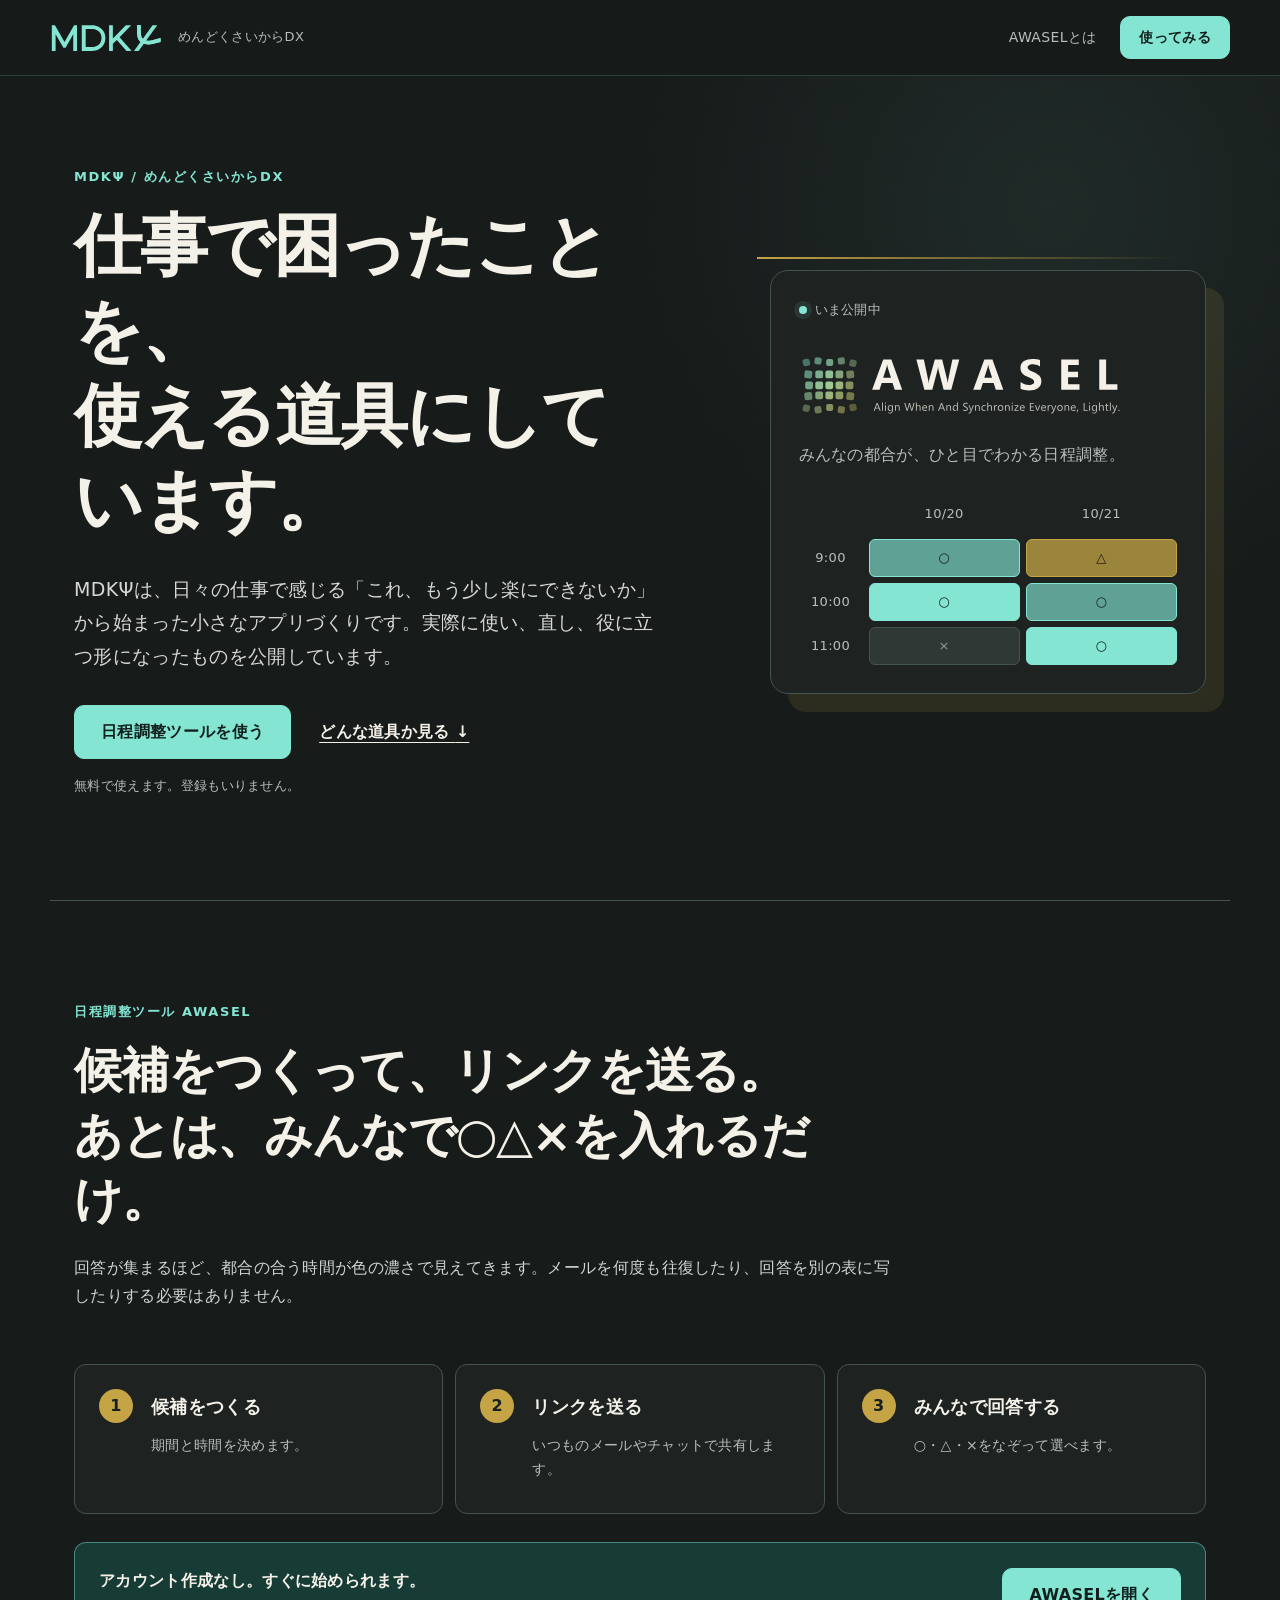
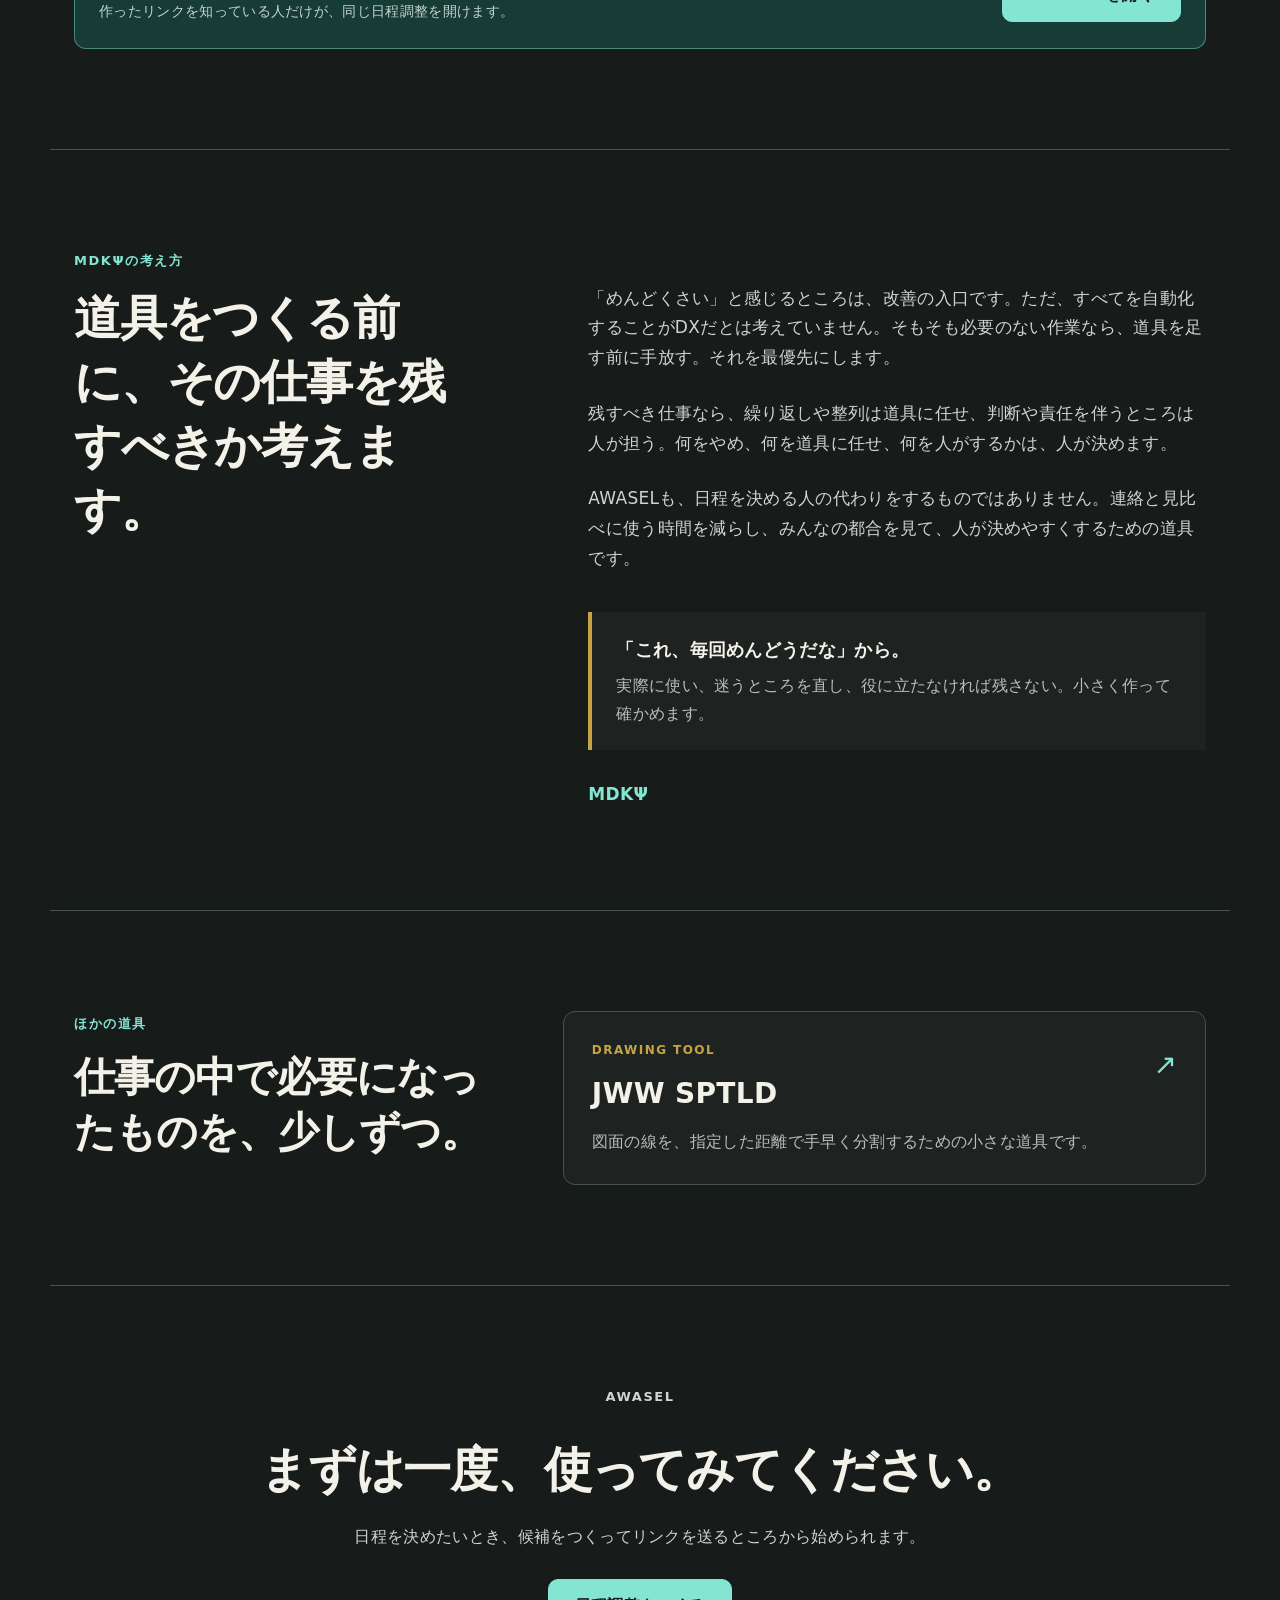
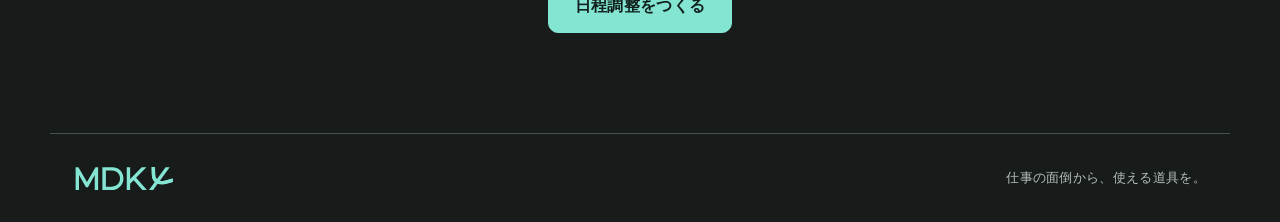
==== about-v2.html @ e6887d20 "Add clearer MDKX landing page alternative" ====
<!doctype html>
<html lang="ja">
  <head>
    <meta charset="UTF-8" />
    <meta name="viewport" content="width=device-width, initial-scale=1, viewport-fit=cover" />
    <meta name="theme-color" content="#1e2322" />
    <title>MDKΨ｜仕事で困ったことを、使える道具に</title>
    <meta
      name="description"
      content="MDKΨは、仕事の中で感じた面倒から、すぐに使える小さな道具をつくっています。無料の日程調整ツールAWASELを公開中です。"
    />
    <link rel="icon" href="assets/awasel-icon.svg" type="image/svg+xml" />
    <link rel="stylesheet" href="about-v2.css" />
  </head>
  <body>
    <header class="site-header">
      <a class="brand" href="about-v2.html" aria-label="MDKΨ ホーム">
        <span class="mdkx-mark" role="img" aria-label="MDKΨ"></span>
        <span>めんどくさいからDX</span>
      </a>
      <nav aria-label="メインメニュー">
        <a href="#awasel">AWASELとは</a>
        <a class="button button-small" href="./">使ってみる</a>
      </nav>
    </header>

    <main>
      <section class="hero">
        <div class="hero-copy">
          <p class="eyebrow">MDKΨ / めんどくさいからDX</p>
          <h1>仕事で困ったことを、<br />使える道具にしています。</h1>
          <p class="hero-lead">
            MDKΨは、日々の仕事で感じる「これ、もう少し楽にできないか」から始まった小さなアプリづくりです。実際に使い、直し、役に立つ形になったものを公開しています。
          </p>
          <div class="hero-actions">
            <a class="button" href="./">日程調整ツールを使う</a>
            <a class="text-link" href="#awasel">どんな道具か見る <span aria-hidden="true">↓</span></a>
          </div>
          <p class="plain-note">無料で使えます。登録もいりません。</p>
        </div>

        <div class="hero-panel" aria-label="AWASELの画面イメージ">
          <div class="panel-head">
            <span class="live-dot" aria-hidden="true"></span>
            <span>いま公開中</span>
          </div>
          <img class="awasel-logo" src="assets/awasel-lockup.svg" alt="AWASEL" />
          <p>みんなの都合が、ひと目でわかる日程調整。</p>
          <div class="mini-schedule" aria-hidden="true">
            <div class="mini-corner"></div>
            <div class="mini-date">10/20</div>
            <div class="mini-date">10/21</div>
            <div class="mini-time">9:00</div>
            <div class="mini-cell good">○</div>
            <div class="mini-cell maybe">△</div>
            <div class="mini-time">10:00</div>
            <div class="mini-cell good strong">○</div>
            <div class="mini-cell good">○</div>
            <div class="mini-time">11:00</div>
            <div class="mini-cell bad">×</div>
            <div class="mini-cell good strong">○</div>
          </div>
        </div>
      </section>

      <section class="product" id="awasel">
        <div class="section-copy">
          <p class="eyebrow">日程調整ツール AWASEL</p>
          <h2>候補をつくって、リンクを送る。<br />あとは、みんなで○△×を入れるだけ。</h2>
          <p>
            回答が集まるほど、都合の合う時間が色の濃さで見えてきます。メールを何度も往復したり、回答を別の表に写したりする必要はありません。
          </p>
        </div>

        <ol class="steps">
          <li>
            <span class="step-number">1</span>
            <div><strong>候補をつくる</strong><p>期間と時間を決めます。</p></div>
          </li>
          <li>
            <span class="step-number">2</span>
            <div><strong>リンクを送る</strong><p>いつものメールやチャットで共有します。</p></div>
          </li>
          <li>
            <span class="step-number">3</span>
            <div><strong>みんなで回答する</strong><p>○・△・×をなぞって選べます。</p></div>
          </li>
        </ol>

        <div class="product-action">
          <div>
            <strong>アカウント作成なし。すぐに始められます。</strong>
            <p>作ったリンクを知っている人だけが、同じ日程調整を開けます。</p>
          </div>
          <a class="button" href="./">AWASELを開く</a>
        </div>
      </section>

      <section class="belief">
        <div class="belief-heading">
          <p class="eyebrow">MDKΨの考え方</p>
          <h2>道具をつくる前に、その仕事を残すべきか考えます。</h2>
        </div>
        <div class="belief-copy">
          <p>
            「めんどくさい」と感じるところは、改善の入口です。ただ、すべてを自動化することがDXだとは考えていません。そもそも必要のない作業なら、道具を足す前に手放す。それを最優先にします。
          </p>
          <p>
            残すべき仕事なら、繰り返しや整列は道具に任せ、判断や責任を伴うところは人が担う。何をやめ、何を道具に任せ、何を人がするかは、人が決めます。
          </p>
          <p>
            AWASELも、日程を決める人の代わりをするものではありません。連絡と見比べに使う時間を減らし、みんなの都合を見て、人が決めやすくするための道具です。
          </p>
          <div class="origin-note">
            <strong>「これ、毎回めんどうだな」から。</strong>
            <span>実際に使い、迷うところを直し、役に立たなければ残さない。小さく作って確かめます。</span>
          </div>
          <p class="signature">MDKΨ</p>
        </div>
      </section>

      <section class="other-tools">
        <div class="section-copy compact">
          <p class="eyebrow">ほかの道具</p>
          <h2>仕事の中で必要になったものを、少しずつ。</h2>
        </div>
        <a class="tool-card" href="https://jwwsptld.netlify.app/" target="_blank" rel="noreferrer">
          <div>
            <p class="tool-type">DRAWING TOOL</p>
            <h3>JWW SPTLD</h3>
            <p>図面の線を、指定した距離で手早く分割するための小さな道具です。</p>
          </div>
          <span class="tool-arrow" aria-hidden="true">↗</span>
        </a>
      </section>

      <section class="closing">
        <p class="eyebrow">AWASEL</p>
        <h2>まずは一度、使ってみてください。</h2>
        <p>日程を決めたいとき、候補をつくってリンクを送るところから始められます。</p>
        <a class="button" href="./">日程調整をつくる</a>
      </section>
    </main>

    <footer>
      <span class="mdkx-mark" role="img" aria-label="MDKΨ"></span>
      <p>仕事の面倒から、使える道具を。</p>
    </footer>
  </body>
</html>
---- about-v2.css ----
:root {
  color-scheme: dark;
  --bg: #171b1a;
  --surface: #1e2322;
  --surface-2: #252b29;
  --line: #45534f;
  --text: #f4f1e9;
  --muted: #b8bfba;
  --mint: #83e5d2;
  --mint-dark: #173c36;
  --yellow: #c4a445;
  --yellow-dark: #594c24;
  --max: 1180px;
}

* { box-sizing: border-box; }

html {
  scroll-behavior: smooth;
  background: var(--bg);
}

body {
  margin: 0;
  color: var(--text);
  background:
    radial-gradient(circle at 82% 6%, rgba(131, 229, 210, .08), transparent 26rem),
    var(--bg);
  font-family: "Hiragino Kaku Gothic ProN", "Yu Gothic", Meiryo, system-ui, sans-serif;
  line-height: 1.75;
  letter-spacing: .02em;
}

a { color: inherit; }

.site-header {
  position: sticky;
  top: 0;
  z-index: 10;
  display: flex;
  align-items: center;
  justify-content: space-between;
  gap: 24px;
  min-height: 76px;
  padding: max(12px, env(safe-area-inset-top)) max(24px, calc((100vw - var(--max)) / 2));
  border-bottom: 1px solid rgba(131, 229, 210, .18);
  background: rgba(23, 27, 26, .9);
  backdrop-filter: blur(14px);
}

.brand {
  display: flex;
  align-items: center;
  gap: 16px;
  text-decoration: none;
}

.mdkx-mark {
  display: inline-block;
  flex: 0 0 auto;
  width: 112px;
  height: 30px;
  background: var(--mint);
  -webkit-mask: url("assets/mdkx-logo.svg") center / contain no-repeat;
  mask: url("assets/mdkx-logo.svg") center / contain no-repeat;
}
.brand span { color: var(--muted); font-size: 13px; }
.brand .mdkx-mark { background: var(--mint); }

nav { display: flex; align-items: center; gap: 24px; }
nav > a:not(.button) { color: var(--muted); font-size: 14px; text-decoration: none; }
nav > a:not(.button):hover { color: var(--mint); }

.button {
  display: inline-flex;
  min-height: 52px;
  align-items: center;
  justify-content: center;
  padding: 12px 26px;
  border: 1px solid var(--mint);
  border-radius: 10px;
  color: #12201d;
  background: var(--mint);
  font-weight: 800;
  text-decoration: none;
  transition: transform .18s ease, filter .18s ease;
}

.button:hover { transform: translateY(-2px); filter: brightness(1.04); }
.button-small { min-height: 42px; padding: 8px 18px; font-size: 14px; }

main { overflow: hidden; }

.hero {
  display: grid;
  grid-template-columns: minmax(0, 1.06fr) minmax(360px, .78fr);
  gap: clamp(48px, 8vw, 104px);
  align-items: center;
  max-width: var(--max);
  min-height: calc(100svh - 76px);
  margin: 0 auto;
  padding: 76px 24px 88px;
}

.eyebrow {
  margin: 0 0 14px;
  color: var(--mint);
  font-size: 13px;
  font-weight: 800;
  letter-spacing: .12em;
}

h1, h2, h3, p { margin-top: 0; }

h1 {
  max-width: 760px;
  margin-bottom: 30px;
  font-size: clamp(40px, 5.4vw, 68px);
  line-height: 1.25;
  letter-spacing: -.035em;
}

.hero-lead {
  max-width: 670px;
  margin-bottom: 32px;
  color: #d6d9d5;
  font-size: clamp(16px, 1.5vw, 19px);
}

.hero-actions { display: flex; align-items: center; gap: 28px; flex-wrap: wrap; }
.text-link { color: var(--text); font-weight: 700; text-underline-offset: 5px; }
.plain-note { margin: 16px 0 0; color: var(--muted); font-size: 13px; }

.hero-panel {
  position: relative;
  padding: 28px;
  border: 1px solid var(--line);
  border-radius: 18px;
  background: var(--surface);
  box-shadow: 18px 18px 0 rgba(196, 164, 69, .12);
}

.hero-panel::before {
  content: "";
  position: absolute;
  inset: -14px 26px auto -14px;
  height: 2px;
  background: linear-gradient(90deg, var(--yellow), transparent);
}

.panel-head { display: flex; align-items: center; gap: 8px; color: var(--muted); font-size: 13px; }
.live-dot { width: 8px; height: 8px; border-radius: 50%; background: var(--mint); box-shadow: 0 0 0 5px rgba(131,229,210,.1); }
.awasel-logo { display: block; width: min(100%, 330px); margin: 24px 0 20px; }
.hero-panel > p { color: var(--muted); }

.mini-schedule {
  display: grid;
  grid-template-columns: 64px repeat(2, 1fr);
  gap: 6px;
  margin-top: 26px;
  font-size: 13px;
  text-align: center;
}

.mini-schedule > div { min-height: 38px; display: grid; place-items: center; border-radius: 6px; }
.mini-date, .mini-time { color: var(--muted); }
.mini-cell { border: 1px solid var(--line); background: #303835; }
.mini-cell.good { color: #10221e; border-color: var(--mint); background: rgba(131,229,210,.65); }
.mini-cell.good.strong { background: var(--mint); }
.mini-cell.maybe { color: #231d0e; border-color: var(--yellow); background: rgba(196,164,69,.75); }
.mini-cell.bad { color: #8e9994; }

.product,
.belief,
.other-tools,
.closing {
  max-width: var(--max);
  margin: 0 auto;
  padding: 100px 24px;
  border-top: 1px solid var(--line);
}

.section-copy { max-width: 820px; }
.section-copy h2,
.belief h2,
.other-tools h2,
.closing h2 {
  margin-bottom: 22px;
  font-size: clamp(30px, 4vw, 48px);
  line-height: 1.35;
  letter-spacing: -.025em;
}

.section-copy > p:last-child,
.belief-copy > p,
.closing > p { color: #d0d5d1; }

.steps {
  display: grid;
  grid-template-columns: repeat(3, 1fr);
  gap: 12px;
  margin: 54px 0 28px;
  padding: 0;
  list-style: none;
}

.steps li {
  display: flex;
  gap: 18px;
  min-height: 150px;
  padding: 24px;
  border: 1px solid var(--line);
  border-radius: 12px;
  background: var(--surface);
}

.step-number {
  flex: 0 0 34px;
  width: 34px;
  height: 34px;
  display: grid;
  place-items: center;
  border-radius: 50%;
  color: #17201e;
  background: var(--yellow);
  font-weight: 900;
}

.steps strong { display: block; margin: 2px 0 10px; font-size: 18px; }
.steps p { margin: 0; color: var(--muted); font-size: 14px; }

.product-action {
  display: flex;
  align-items: center;
  justify-content: space-between;
  gap: 28px;
  padding: 24px;
  border: 1px solid rgba(131,229,210,.45);
  border-radius: 12px;
  background: var(--mint-dark);
}

.product-action strong { display: block; margin-bottom: 4px; }
.product-action p { margin: 0; color: #c3d3ce; font-size: 14px; }

.belief {
  display: grid;
  grid-template-columns: minmax(280px, .8fr) minmax(0, 1.2fr);
  gap: clamp(44px, 8vw, 110px);
}

.belief-heading h2 {
  position: sticky;
  top: 110px;
  font-size: clamp(31px, 3.7vw, 49px);
}

.belief-copy { padding-top: 34px; }
.belief-copy > p { max-width: 720px; margin-bottom: 26px; font-size: 17px; }
.belief-copy .signature { margin: 30px 0 0; color: var(--mint); font-weight: 800; }
.origin-note {
  display: grid;
  gap: 7px;
  margin-top: 38px;
  padding: 22px 24px;
  border-left: 4px solid var(--yellow);
  background: var(--surface);
}
.origin-note strong { font-size: 18px; }
.origin-note span { color: var(--muted); }

.other-tools { display: grid; grid-template-columns: .8fr 1.2fr; gap: 60px; align-items: center; }
.section-copy.compact h2 { font-size: clamp(28px, 3.2vw, 42px); }

.tool-card {
  display: flex;
  justify-content: space-between;
  gap: 24px;
  padding: 28px;
  border: 1px solid var(--line);
  border-radius: 12px;
  background: var(--surface);
  text-decoration: none;
  transition: border-color .18s ease, transform .18s ease;
}

.tool-card:hover { transform: translateY(-3px); border-color: var(--mint); }
.tool-type { margin-bottom: 8px; color: var(--yellow); font-size: 12px; font-weight: 800; letter-spacing: .12em; }
.tool-card h3 { margin-bottom: 10px; font-size: 28px; }
.tool-card p:last-child { margin-bottom: 0; color: var(--muted); }
.tool-arrow { color: var(--mint); font-size: 28px; }

.closing { text-align: center; }
.closing > p { max-width: 650px; margin: 0 auto 28px; }

footer {
  display: flex;
  align-items: center;
  justify-content: space-between;
  gap: 24px;
  max-width: var(--max);
  margin: 0 auto;
  padding: 30px 24px max(30px, env(safe-area-inset-bottom));
  border-top: 1px solid var(--line);
  color: var(--muted);
  font-size: 13px;
}

footer .mdkx-mark { width: 100px; height: 28px; }
footer p { margin: 0; }

@media (max-width: 820px) {
  .site-header { min-height: 66px; padding-inline: 18px; }
  .brand .mdkx-mark { width: 92px; height: 26px; }
  .brand span, nav > a:not(.button) { display: none; }
  .button-small { min-height: 40px; padding-inline: 14px; }

  .hero {
    grid-template-columns: 1fr;
    gap: 58px;
    min-height: auto;
    padding: 64px 20px 74px;
  }

  h1 { font-size: clamp(38px, 11vw, 54px); }
  .hero-lead { font-size: 16px; }
  .hero-panel { padding: 24px 20px; box-shadow: 10px 10px 0 rgba(196,164,69,.12); }

  .product, .belief, .other-tools, .closing { padding: 72px 20px; }
  .section-copy h2, .belief h2, .other-tools h2, .closing h2 { font-size: 30px; }
  .section-copy h2 br { display: none; }

  .steps { grid-template-columns: 1fr; margin-top: 38px; }
  .steps li { min-height: auto; }
  .product-action { align-items: stretch; flex-direction: column; }
  .product-action .button { width: 100%; }

  .belief { grid-template-columns: 1fr; gap: 10px; }
  .belief-heading h2 { position: static; }
  .belief-copy { padding-top: 0; }
  .belief-copy > p { font-size: 16px; }
  .other-tools { grid-template-columns: 1fr; gap: 26px; }

  footer { align-items: flex-start; flex-direction: column; padding-inline: 20px; }
}

@media (max-width: 430px) {
  .hero { padding-top: 48px; }
  h1 { font-size: 38px; }
  .hero-actions { align-items: stretch; flex-direction: column; gap: 16px; }
  .hero-actions .button { width: 100%; }
  .text-link { text-align: center; }
  .mini-schedule { grid-template-columns: 52px repeat(2, 1fr); }
  .product, .belief, .other-tools, .closing { padding-top: 62px; padding-bottom: 62px; }
}

@media (prefers-reduced-motion: reduce) {
  html { scroll-behavior: auto; }
  .button, .tool-card { transition: none; }
}
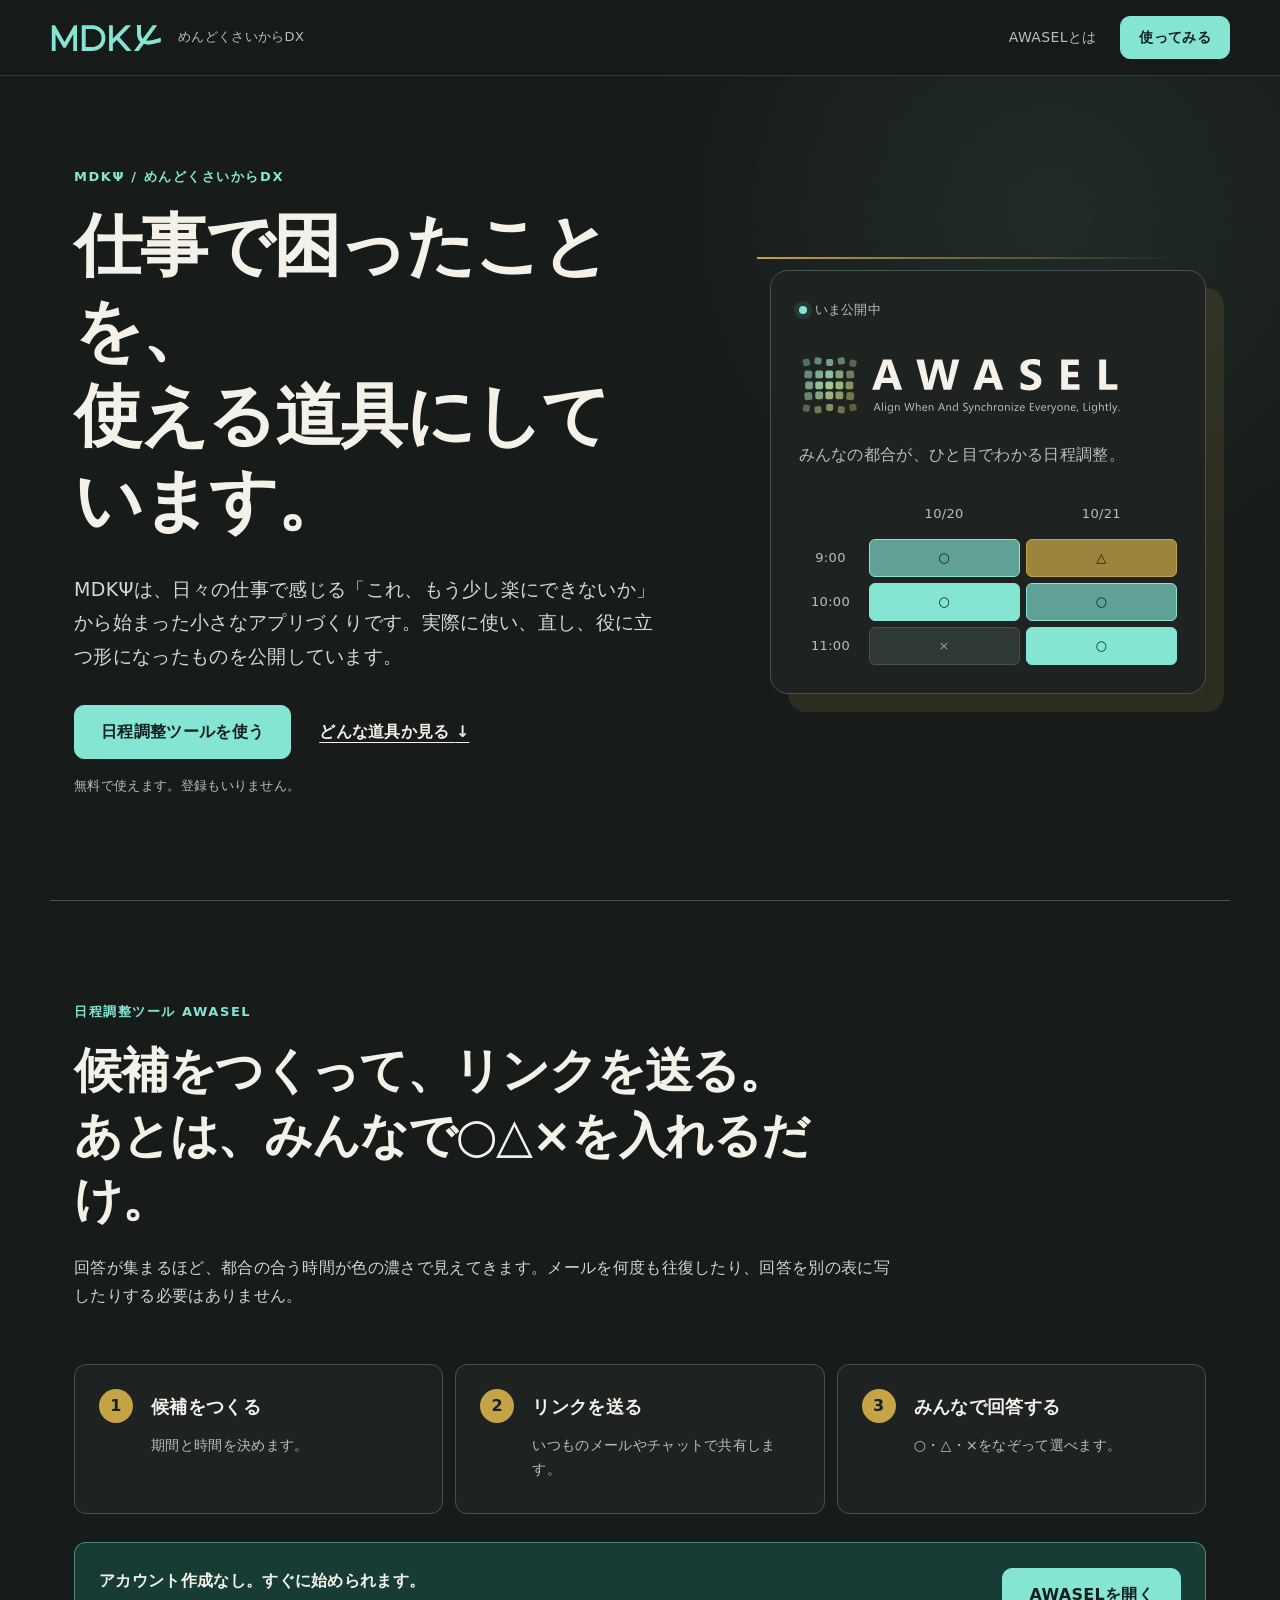
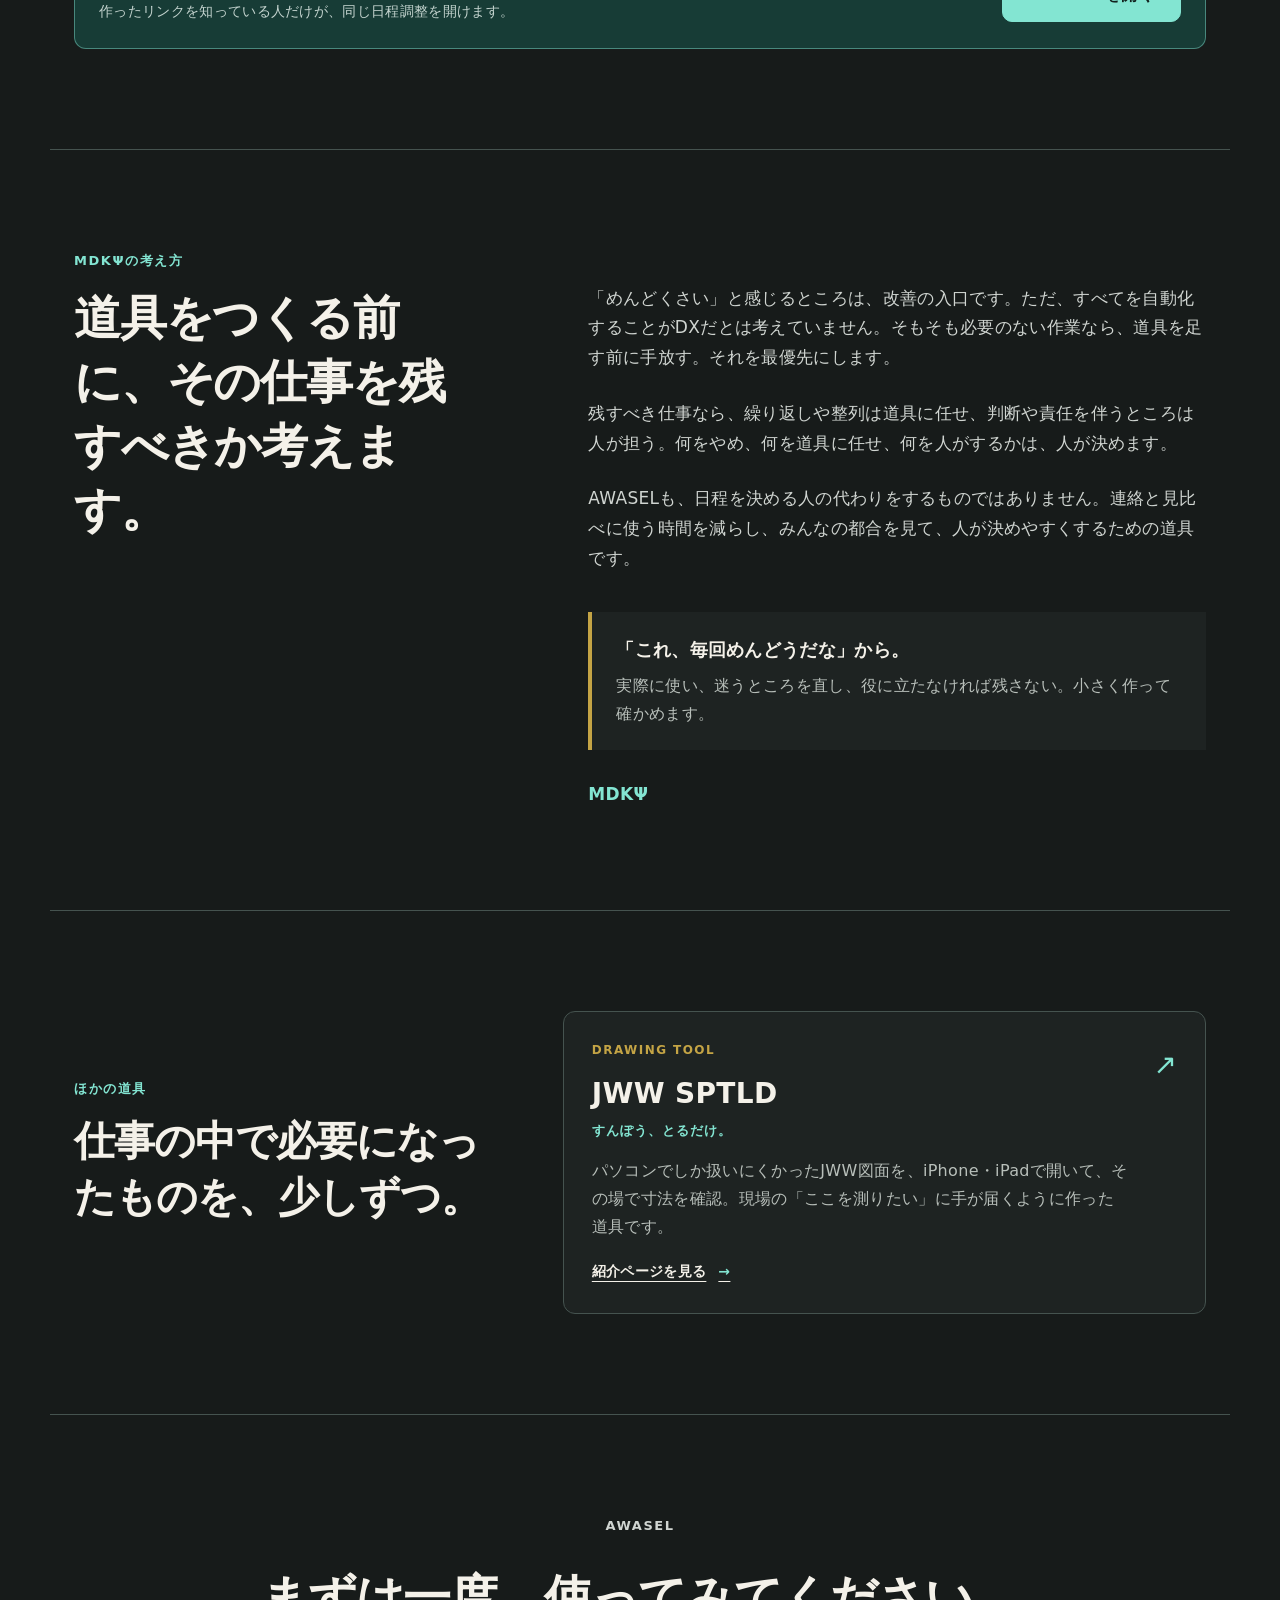
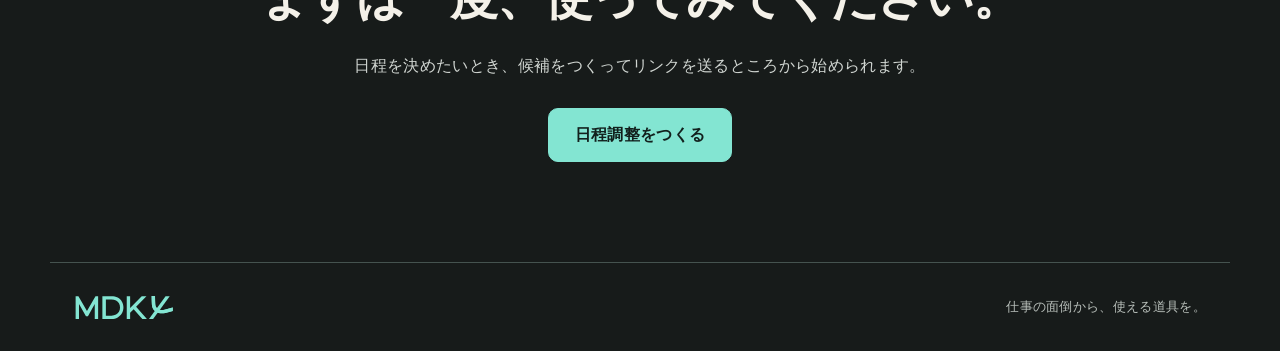
==== commit 65f6da25: "Fix JWW SPTLD link and description" ====
--- a/about-v2.html
+++ b/about-v2.html
@@ -119,16 +119,18 @@
         </div>
       </section>
 
-      <section class="other-tools">
+      <section class="other-tools" id="tools">
         <div class="section-copy compact">
           <p class="eyebrow">ほかの道具</p>
           <h2>仕事の中で必要になったものを、少しずつ。</h2>
         </div>
-        <a class="tool-card" href="https://jwwsptld.netlify.app/" target="_blank" rel="noreferrer">
+        <a class="tool-card" href="https://mdkx.app/" target="_blank" rel="noreferrer">
           <div>
             <p class="tool-type">DRAWING TOOL</p>
             <h3>JWW SPTLD</h3>
-            <p>図面の線を、指定した距離で手早く分割するための小さな道具です。</p>
+            <p class="tool-reading">すんぽう、とるだけ。</p>
+            <p class="tool-description">パソコンでしか扱いにくかったJWW図面を、iPhone・iPadで開いて、その場で寸法を確認。現場の「ここを測りたい」に手が届くように作った道具です。</p>
+            <span class="tool-link">紹介ページを見る <span aria-hidden="true">→</span></span>
           </div>
           <span class="tool-arrow" aria-hidden="true">↗</span>
         </a>
--- a/about-v2.css
+++ b/about-v2.css
@@ -286,8 +286,11 @@
 
 .tool-card:hover { transform: translateY(-3px); border-color: var(--mint); }
 .tool-type { margin-bottom: 8px; color: var(--yellow); font-size: 12px; font-weight: 800; letter-spacing: .12em; }
-.tool-card h3 { margin-bottom: 10px; font-size: 28px; }
-.tool-card p:last-child { margin-bottom: 0; color: var(--muted); }
+.tool-card h3 { margin-bottom: 2px; font-size: 28px; }
+.tool-reading { margin-bottom: 14px; color: var(--mint) !important; font-size: 13px; font-weight: 800; letter-spacing: .08em; }
+.tool-description { margin-bottom: 0; color: var(--muted); }
+.tool-link { display: inline-flex; gap: 12px; align-items: center; margin-top: 18px; color: var(--text); font-size: 14px; font-weight: 800; text-decoration: underline; text-underline-offset: 5px; }
+.tool-link span { color: var(--mint); }
 .tool-arrow { color: var(--mint); font-size: 28px; }
 
 .closing { text-align: center; }
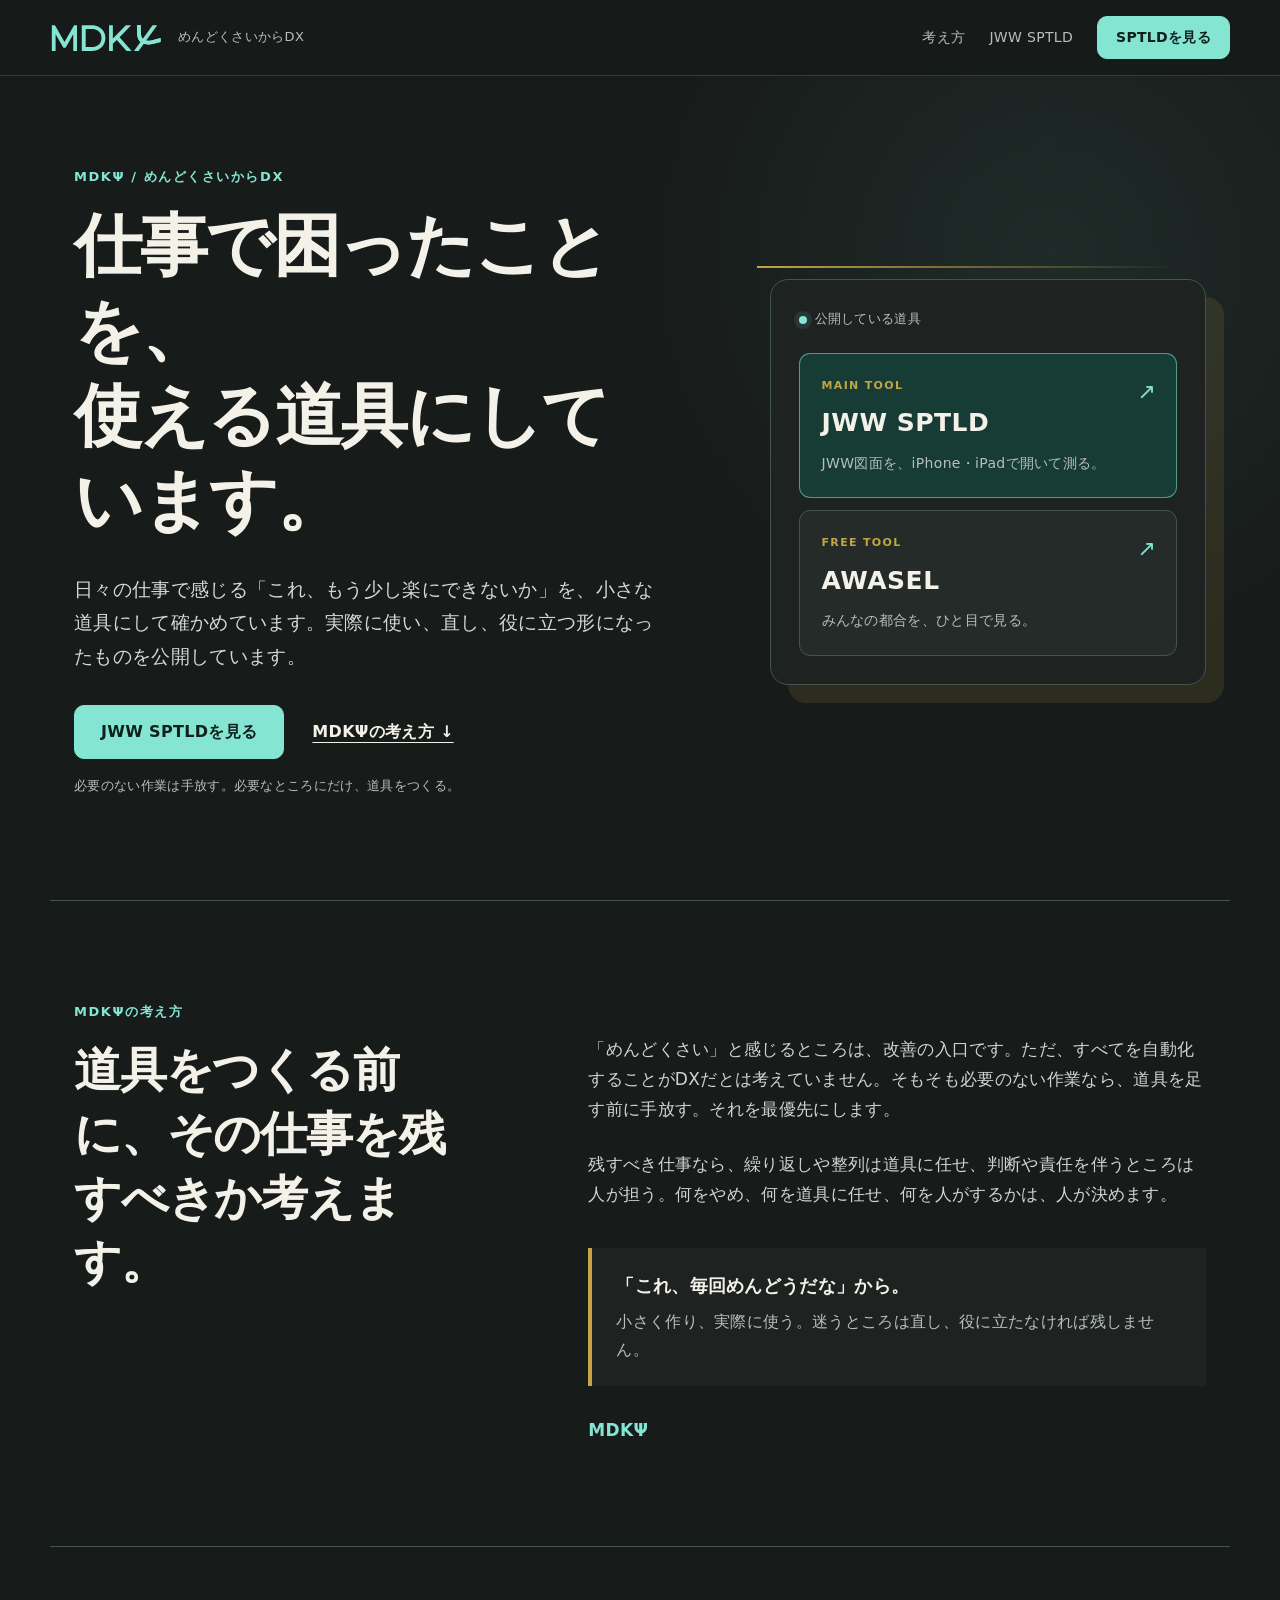
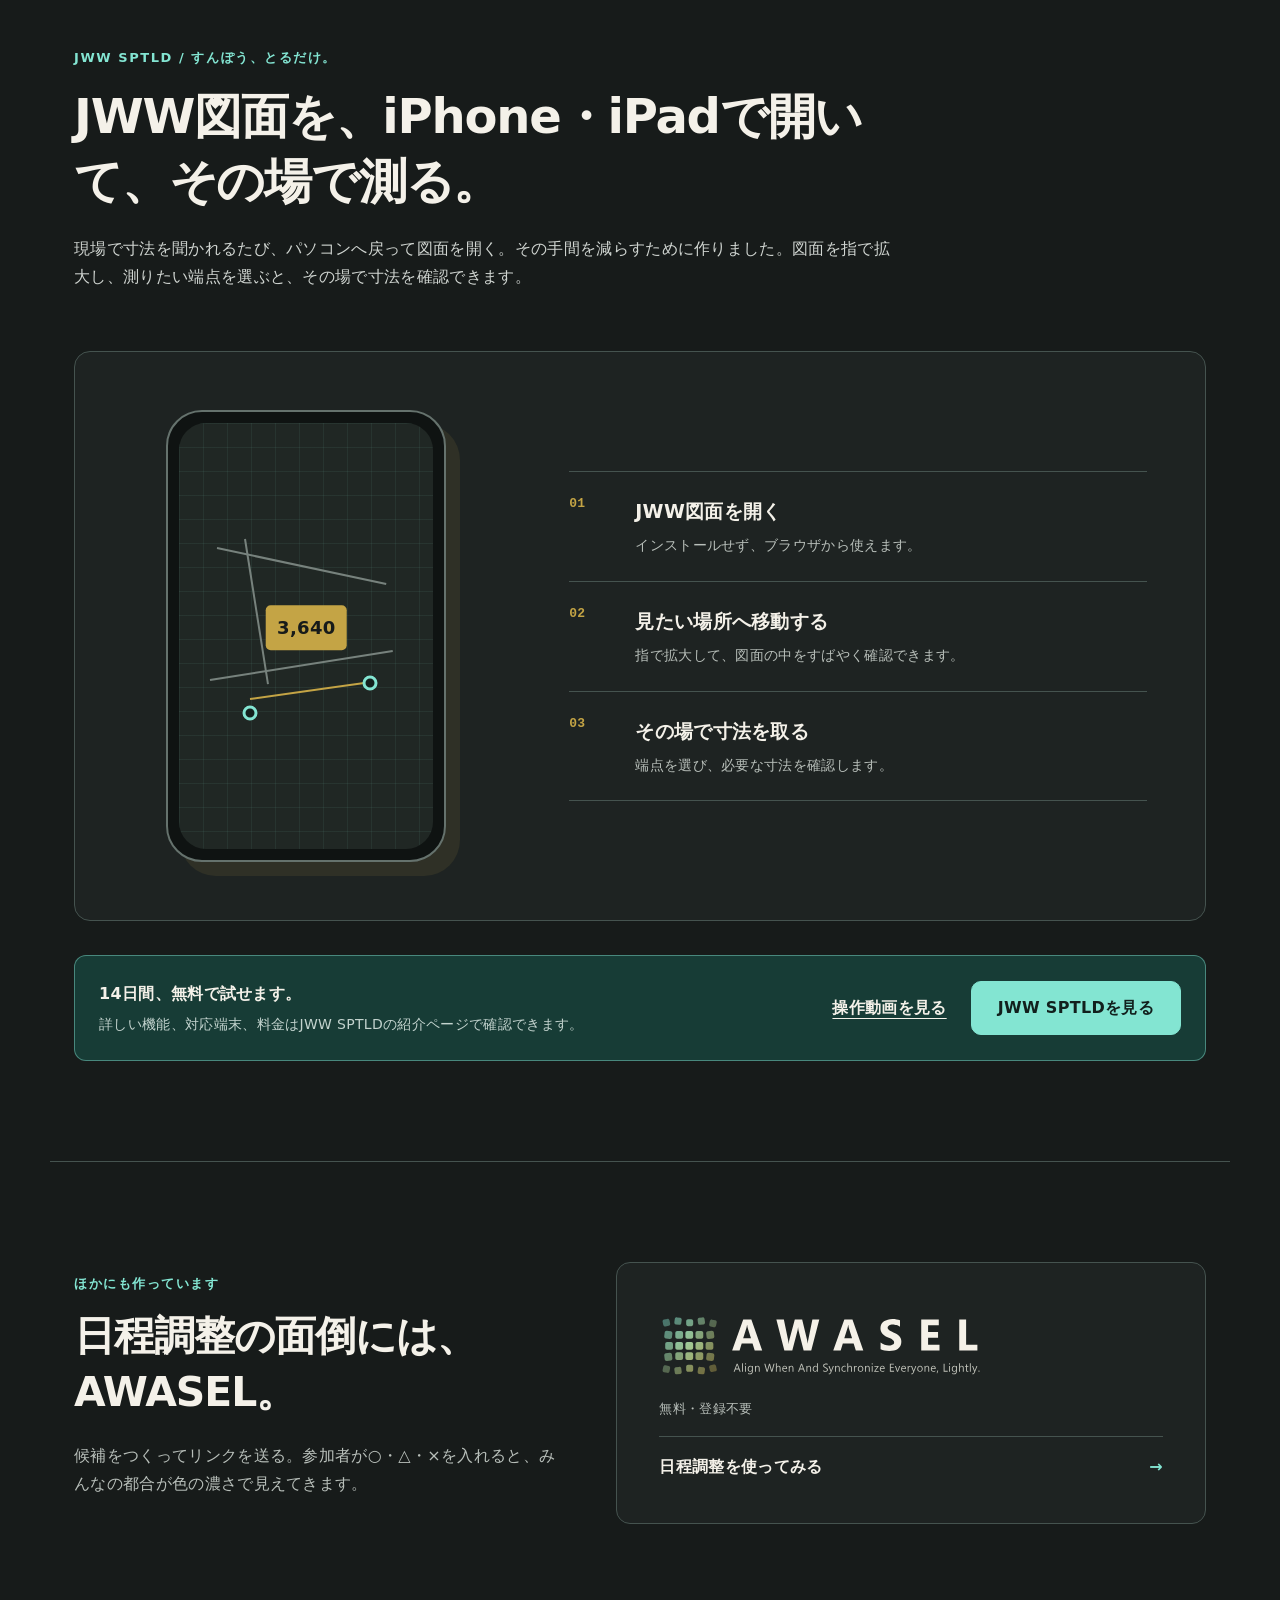
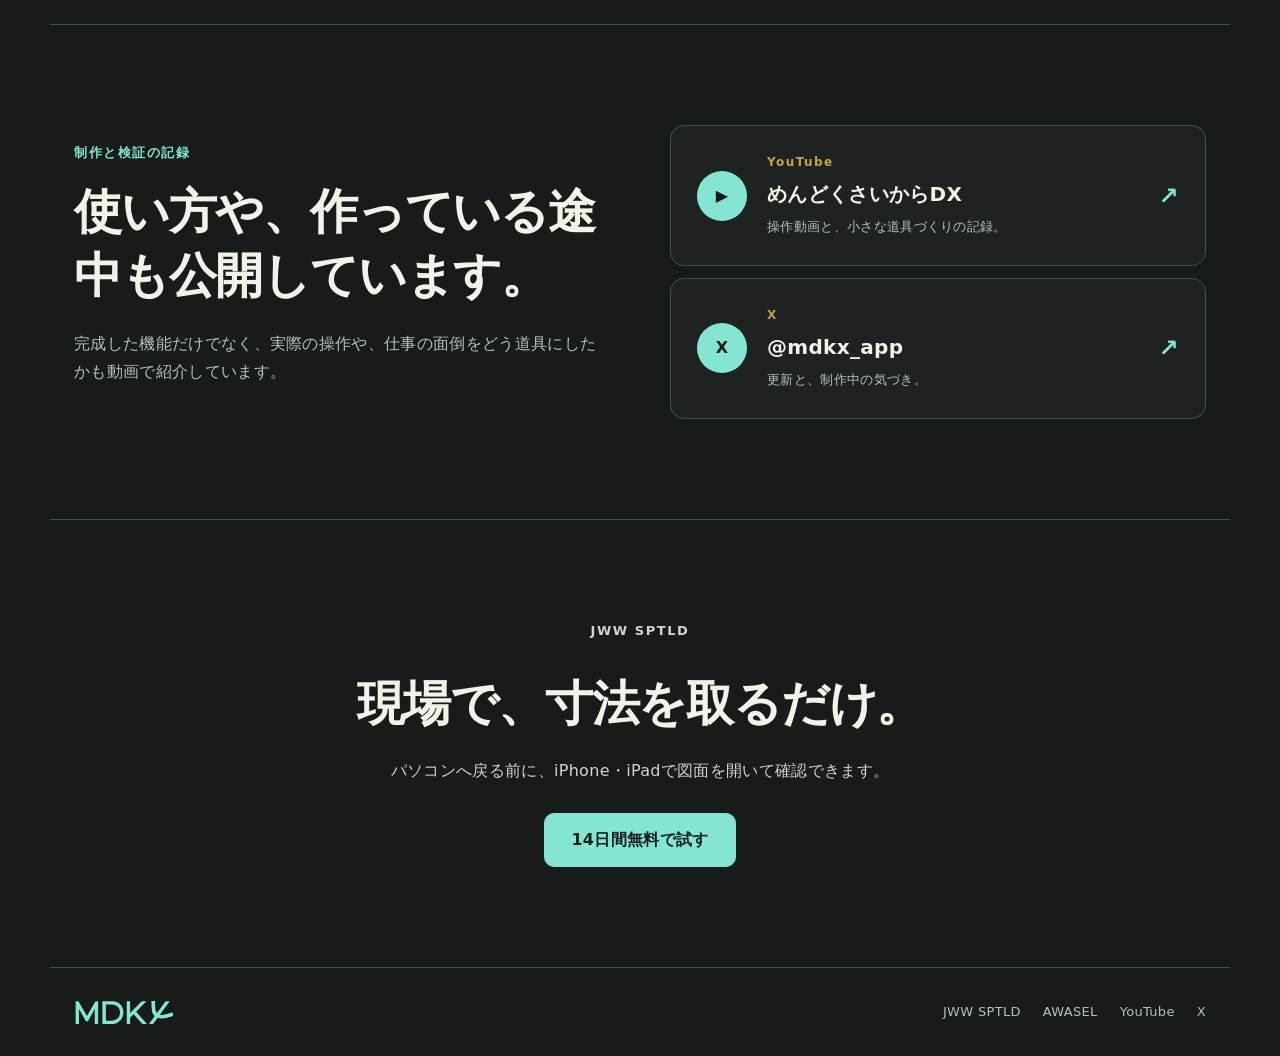
==== commit aaec2cc9: "Reframe MDKX homepage around JWW SPTLD" ====
--- a/about-v2.html
+++ b/about-v2.html
@@ -5,10 +5,7 @@
     <meta name="viewport" content="width=device-width, initial-scale=1, viewport-fit=cover" />
     <meta name="theme-color" content="#1e2322" />
     <title>MDKΨ｜仕事で困ったことを、使える道具に</title>
-    <meta
-      name="description"
-      content="MDKΨは、仕事の中で感じた面倒から、すぐに使える小さな道具をつくっています。無料の日程調整ツールAWASELを公開中です。"
-    />
+    <meta name="description" content="MDKΨは、仕事の中で感じた面倒から、実際に使える小さな道具をつくっています。JWW図面をiPhone・iPadで測れるJWW SPTLDを公開中です。" />
     <link rel="icon" href="assets/awasel-icon.svg" type="image/svg+xml" />
     <link rel="stylesheet" href="about-v2.css" />
   </head>
@@ -19,8 +16,9 @@
         <span>めんどくさいからDX</span>
       </a>
       <nav aria-label="メインメニュー">
-        <a href="#awasel">AWASELとは</a>
-        <a class="button button-small" href="./">使ってみる</a>
+        <a href="#belief">考え方</a>
+        <a href="#sptld">JWW SPTLD</a>
+        <a class="button button-small" href="https://mdkx.app/" target="_blank" rel="noreferrer">SPTLDを見る</a>
       </nav>
     </header>
 
@@ -29,124 +27,92 @@
         <div class="hero-copy">
           <p class="eyebrow">MDKΨ / めんどくさいからDX</p>
           <h1>仕事で困ったことを、<br />使える道具にしています。</h1>
-          <p class="hero-lead">
-            MDKΨは、日々の仕事で感じる「これ、もう少し楽にできないか」から始まった小さなアプリづくりです。実際に使い、直し、役に立つ形になったものを公開しています。
-          </p>
+          <p class="hero-lead">日々の仕事で感じる「これ、もう少し楽にできないか」を、小さな道具にして確かめています。実際に使い、直し、役に立つ形になったものを公開しています。</p>
           <div class="hero-actions">
-            <a class="button" href="./">日程調整ツールを使う</a>
-            <a class="text-link" href="#awasel">どんな道具か見る <span aria-hidden="true">↓</span></a>
+            <a class="button" href="https://mdkx.app/" target="_blank" rel="noreferrer">JWW SPTLDを見る</a>
+            <a class="text-link" href="#belief">MDKΨの考え方 <span aria-hidden="true">↓</span></a>
           </div>
-          <p class="plain-note">無料で使えます。登録もいりません。</p>
+          <p class="plain-note">必要のない作業は手放す。必要なところにだけ、道具をつくる。</p>
         </div>
 
-        <div class="hero-panel" aria-label="AWASELの画面イメージ">
-          <div class="panel-head">
-            <span class="live-dot" aria-hidden="true"></span>
-            <span>いま公開中</span>
-          </div>
-          <img class="awasel-logo" src="assets/awasel-lockup.svg" alt="AWASEL" />
-          <p>みんなの都合が、ひと目でわかる日程調整。</p>
-          <div class="mini-schedule" aria-hidden="true">
-            <div class="mini-corner"></div>
-            <div class="mini-date">10/20</div>
-            <div class="mini-date">10/21</div>
-            <div class="mini-time">9:00</div>
-            <div class="mini-cell good">○</div>
-            <div class="mini-cell maybe">△</div>
-            <div class="mini-time">10:00</div>
-            <div class="mini-cell good strong">○</div>
-            <div class="mini-cell good">○</div>
-            <div class="mini-time">11:00</div>
-            <div class="mini-cell bad">×</div>
-            <div class="mini-cell good strong">○</div>
-          </div>
+        <div class="hero-panel toolbox" aria-label="MDKΨで公開している道具">
+          <div class="panel-head"><span class="live-dot" aria-hidden="true"></span><span>公開している道具</span></div>
+          <a class="hero-tool hero-tool-main" href="https://mdkx.app/" target="_blank" rel="noreferrer">
+            <span class="hero-tool-label">MAIN TOOL</span><strong>JWW SPTLD</strong><p>JWW図面を、iPhone・iPadで開いて測る。</p><span class="hero-tool-arrow" aria-hidden="true">↗</span>
+          </a>
+          <a class="hero-tool hero-tool-sub" href="./">
+            <span class="hero-tool-label">FREE TOOL</span><strong>AWASEL</strong><p>みんなの都合を、ひと目で見る。</p><span class="hero-tool-arrow" aria-hidden="true">↗</span>
+          </a>
         </div>
       </section>
 
-      <section class="product" id="awasel">
-        <div class="section-copy">
-          <p class="eyebrow">日程調整ツール AWASEL</p>
-          <h2>候補をつくって、リンクを送る。<br />あとは、みんなで○△×を入れるだけ。</h2>
-          <p>
-            回答が集まるほど、都合の合う時間が色の濃さで見えてきます。メールを何度も往復したり、回答を別の表に写したりする必要はありません。
-          </p>
-        </div>
-
-        <ol class="steps">
-          <li>
-            <span class="step-number">1</span>
-            <div><strong>候補をつくる</strong><p>期間と時間を決めます。</p></div>
-          </li>
-          <li>
-            <span class="step-number">2</span>
-            <div><strong>リンクを送る</strong><p>いつものメールやチャットで共有します。</p></div>
-          </li>
-          <li>
-            <span class="step-number">3</span>
-            <div><strong>みんなで回答する</strong><p>○・△・×をなぞって選べます。</p></div>
-          </li>
-        </ol>
-
-        <div class="product-action">
-          <div>
-            <strong>アカウント作成なし。すぐに始められます。</strong>
-            <p>作ったリンクを知っている人だけが、同じ日程調整を開けます。</p>
-          </div>
-          <a class="button" href="./">AWASELを開く</a>
-        </div>
-      </section>
-
-      <section class="belief">
+      <section class="belief" id="belief">
         <div class="belief-heading">
           <p class="eyebrow">MDKΨの考え方</p>
           <h2>道具をつくる前に、その仕事を残すべきか考えます。</h2>
         </div>
         <div class="belief-copy">
-          <p>
-            「めんどくさい」と感じるところは、改善の入口です。ただ、すべてを自動化することがDXだとは考えていません。そもそも必要のない作業なら、道具を足す前に手放す。それを最優先にします。
-          </p>
-          <p>
-            残すべき仕事なら、繰り返しや整列は道具に任せ、判断や責任を伴うところは人が担う。何をやめ、何を道具に任せ、何を人がするかは、人が決めます。
-          </p>
-          <p>
-            AWASELも、日程を決める人の代わりをするものではありません。連絡と見比べに使う時間を減らし、みんなの都合を見て、人が決めやすくするための道具です。
-          </p>
-          <div class="origin-note">
-            <strong>「これ、毎回めんどうだな」から。</strong>
-            <span>実際に使い、迷うところを直し、役に立たなければ残さない。小さく作って確かめます。</span>
-          </div>
+          <p>「めんどくさい」と感じるところは、改善の入口です。ただ、すべてを自動化することがDXだとは考えていません。そもそも必要のない作業なら、道具を足す前に手放す。それを最優先にします。</p>
+          <p>残すべき仕事なら、繰り返しや整列は道具に任せ、判断や責任を伴うところは人が担う。何をやめ、何を道具に任せ、何を人がするかは、人が決めます。</p>
+          <div class="origin-note"><strong>「これ、毎回めんどうだな」から。</strong><span>小さく作り、実際に使う。迷うところは直し、役に立たなければ残しません。</span></div>
           <p class="signature">MDKΨ</p>
         </div>
       </section>
 
-      <section class="other-tools" id="tools">
-        <div class="section-copy compact">
-          <p class="eyebrow">ほかの道具</p>
-          <h2>仕事の中で必要になったものを、少しずつ。</h2>
+      <section class="product sptld-product" id="sptld">
+        <div class="section-copy">
+          <p class="eyebrow">JWW SPTLD / すんぽう、とるだけ。</p>
+          <h2>JWW図面を、iPhone・iPadで開いて、その場で測る。</h2>
+          <p>現場で寸法を聞かれるたび、パソコンへ戻って図面を開く。その手間を減らすために作りました。図面を指で拡大し、測りたい端点を選ぶと、その場で寸法を確認できます。</p>
         </div>
-        <a class="tool-card" href="https://mdkx.app/" target="_blank" rel="noreferrer">
-          <div>
-            <p class="tool-type">DRAWING TOOL</p>
-            <h3>JWW SPTLD</h3>
-            <p class="tool-reading">すんぽう、とるだけ。</p>
-            <p class="tool-description">パソコンでしか扱いにくかったJWW図面を、iPhone・iPadで開いて、その場で寸法を確認。現場の「ここを測りたい」に手が届くように作った道具です。</p>
-            <span class="tool-link">紹介ページを見る <span aria-hidden="true">→</span></span>
-          </div>
-          <span class="tool-arrow" aria-hidden="true">↗</span>
-        </a>
+
+        <div class="sptld-showcase">
+          <div class="phone-visual" aria-hidden="true"><div class="phone-screen"><span class="drawing-line line-a"></span><span class="drawing-line line-b"></span><span class="drawing-line line-c"></span><span class="measure-point point-a"></span><span class="measure-point point-b"></span><span class="measure-line"></span><b>3,640</b></div></div>
+          <ol class="sptld-points">
+            <li><span>01</span><div><strong>JWW図面を開く</strong><p>インストールせず、ブラウザから使えます。</p></div></li>
+            <li><span>02</span><div><strong>見たい場所へ移動する</strong><p>指で拡大して、図面の中をすばやく確認できます。</p></div></li>
+            <li><span>03</span><div><strong>その場で寸法を取る</strong><p>端点を選び、必要な寸法を確認します。</p></div></li>
+          </ol>
+        </div>
+
+        <div class="product-action">
+          <div><strong>14日間、無料で試せます。</strong><p>詳しい機能、対応端末、料金はJWW SPTLDの紹介ページで確認できます。</p></div>
+          <div class="product-links"><a class="text-link" href="https://www.youtube.com/watch?v=C6OfQ2tI9v0" target="_blank" rel="noreferrer">操作動画を見る</a><a class="button" href="https://mdkx.app/" target="_blank" rel="noreferrer">JWW SPTLDを見る</a></div>
+        </div>
       </section>
 
-      <section class="closing">
-        <p class="eyebrow">AWASEL</p>
-        <h2>まずは一度、使ってみてください。</h2>
-        <p>日程を決めたいとき、候補をつくってリンクを送るところから始められます。</p>
-        <a class="button" href="./">日程調整をつくる</a>
+      <section class="side-projects" id="tools">
+        <div class="section-copy compact">
+          <p class="eyebrow">ほかにも作っています</p>
+          <h2>日程調整の面倒には、AWASEL。</h2>
+          <p>候補をつくってリンクを送る。参加者が○・△・×を入れると、みんなの都合が色の濃さで見えてきます。</p>
+        </div>
+        <a class="awasel-card" href="./"><img src="assets/awasel-lockup.svg" alt="AWASEL" /><span>無料・登録不要</span><strong>日程調整を使ってみる <b aria-hidden="true">→</b></strong></a>
+      </section>
+
+      <section class="follow">
+        <div class="follow-copy">
+          <p class="eyebrow">制作と検証の記録</p>
+          <h2>使い方や、作っている途中も公開しています。</h2>
+          <p>完成した機能だけでなく、実際の操作や、仕事の面倒をどう道具にしたかも動画で紹介しています。</p>
+        </div>
+        <div class="channel-list">
+          <a class="channel-card" href="https://www.youtube.com/@mandokusaikaraDX" target="_blank" rel="noreferrer"><span class="channel-icon" aria-hidden="true">▶</span><div><small>YouTube</small><strong>めんどくさいからDX</strong><p>操作動画と、小さな道具づくりの記録。</p></div><b aria-hidden="true">↗</b></a>
+          <a class="channel-card" href="https://x.com/mdkx_app" target="_blank" rel="noreferrer"><span class="channel-icon channel-x" aria-hidden="true">X</span><div><small>X</small><strong>@mdkx_app</strong><p>更新と、制作中の気づき。</p></div><b aria-hidden="true">↗</b></a>
+        </div>
+      </section>
+
+      <section class="closing sptld-closing">
+        <p class="eyebrow">JWW SPTLD</p>
+        <h2>現場で、寸法を取るだけ。</h2>
+        <p>パソコンへ戻る前に、iPhone・iPadで図面を開いて確認できます。</p>
+        <a class="button" href="https://mdkx.app/" target="_blank" rel="noreferrer">14日間無料で試す</a>
       </section>
     </main>
 
     <footer>
       <span class="mdkx-mark" role="img" aria-label="MDKΨ"></span>
-      <p>仕事の面倒から、使える道具を。</p>
+      <div class="footer-links"><a href="https://mdkx.app/" target="_blank" rel="noreferrer">JWW SPTLD</a><a href="./">AWASEL</a><a href="https://www.youtube.com/@mandokusaikaraDX" target="_blank" rel="noreferrer">YouTube</a><a href="https://x.com/mdkx_app" target="_blank" rel="noreferrer">X</a></div>
     </footer>
   </body>
 </html>
--- a/about-v2.css
+++ b/about-v2.css
@@ -150,6 +150,25 @@
 
 .panel-head { display: flex; align-items: center; gap: 8px; color: var(--muted); font-size: 13px; }
 .live-dot { width: 8px; height: 8px; border-radius: 50%; background: var(--mint); box-shadow: 0 0 0 5px rgba(131,229,210,.1); }
+.toolbox { display: grid; gap: 12px; }
+.toolbox .panel-head { margin-bottom: 10px; }
+.hero-tool {
+  position: relative;
+  display: grid;
+  gap: 6px;
+  padding: 22px;
+  border: 1px solid var(--line);
+  border-radius: 11px;
+  background: var(--surface-2);
+  text-decoration: none;
+  transition: transform .18s ease, border-color .18s ease;
+}
+.hero-tool:hover { transform: translateY(-2px); border-color: var(--mint); }
+.hero-tool-main { border-color: rgba(131,229,210,.55); background: var(--mint-dark); }
+.hero-tool-label { color: var(--yellow); font-size: 11px; font-weight: 800; letter-spacing: .12em; }
+.hero-tool strong { font-size: 25px; letter-spacing: .02em; }
+.hero-tool p { margin: 0; color: var(--muted); font-size: 14px; }
+.hero-tool-arrow { position: absolute; top: 19px; right: 20px; color: var(--mint); font-size: 22px; }
 .awasel-logo { display: block; width: min(100%, 330px); margin: 24px 0 20px; }
 .hero-panel > p { color: var(--muted); }
 
@@ -173,6 +192,8 @@
 .product,
 .belief,
 .other-tools,
+.side-projects,
+.follow,
 .closing {
   max-width: var(--max);
   margin: 0 auto;
@@ -184,6 +205,8 @@
 .section-copy h2,
 .belief h2,
 .other-tools h2,
+.side-projects h2,
+.follow h2,
 .closing h2 {
   margin-bottom: 22px;
   font-size: clamp(30px, 4vw, 48px);
@@ -242,6 +265,7 @@
 
 .product-action strong { display: block; margin-bottom: 4px; }
 .product-action p { margin: 0; color: #c3d3ce; font-size: 14px; }
+.product-links { display: flex; align-items: center; gap: 24px; flex: 0 0 auto; }
 
 .belief {
   display: grid;
@@ -268,6 +292,99 @@
 }
 .origin-note strong { font-size: 18px; }
 .origin-note span { color: var(--muted); }
+
+.sptld-showcase {
+  display: grid;
+  grid-template-columns: minmax(280px, .75fr) minmax(0, 1.25fr);
+  gap: clamp(34px, 7vw, 90px);
+  align-items: center;
+  margin: 60px 0 34px;
+  padding: clamp(28px, 5vw, 58px);
+  border: 1px solid var(--line);
+  border-radius: 16px;
+  background: var(--surface);
+}
+
+.phone-visual {
+  width: min(100%, 280px);
+  aspect-ratio: .62;
+  margin: 0 auto;
+  padding: 11px;
+  border: 2px solid #65726d;
+  border-radius: 36px;
+  background: #0f1312;
+  box-shadow: 14px 14px 0 rgba(196,164,69,.1);
+}
+
+.phone-screen {
+  position: relative;
+  width: 100%;
+  height: 100%;
+  overflow: hidden;
+  border-radius: 27px;
+  background:
+    linear-gradient(rgba(131,229,210,.07) 1px, transparent 1px),
+    linear-gradient(90deg, rgba(131,229,210,.07) 1px, transparent 1px),
+    #202724;
+  background-size: 24px 24px;
+}
+
+.drawing-line { position: absolute; height: 2px; background: #77827d; transform-origin: left center; }
+.line-a { top: 29%; left: 15%; width: 68%; transform: rotate(12deg); }
+.line-b { top: 60%; left: 12%; width: 73%; transform: rotate(-9deg); }
+.line-c { top: 27%; left: 26%; width: 58%; transform: rotate(81deg); }
+.measure-point { position: absolute; z-index: 2; width: 15px; height: 15px; border: 3px solid var(--mint); border-radius: 50%; background: #14201d; transform: translate(-50%,-50%); }
+.point-a { left: 28%; top: 68%; }
+.point-b { left: 75%; top: 61%; }
+.measure-line { position: absolute; left: 28%; top: 64.5%; width: 47%; height: 2px; background: var(--yellow); transform: rotate(-8deg); transform-origin: left center; }
+.phone-screen b { position: absolute; left: 50%; top: 48%; padding: 7px 11px; border-radius: 5px; color: #171b1a; background: var(--yellow); font-size: 18px; transform: translate(-50%,-50%); }
+
+.sptld-points { display: grid; gap: 0; margin: 0; padding: 0; list-style: none; }
+.sptld-points li { display: grid; grid-template-columns: 48px 1fr; gap: 18px; padding: 23px 0; border-bottom: 1px solid var(--line); }
+.sptld-points li:first-child { border-top: 1px solid var(--line); }
+.sptld-points > li > span { color: var(--yellow); font: 800 13px/1.4 ui-monospace,Consolas,monospace; }
+.sptld-points strong { display: block; margin-bottom: 5px; font-size: 19px; }
+.sptld-points p { margin: 0; color: var(--muted); font-size: 14px; }
+
+.side-projects { display: grid; grid-template-columns: .9fr 1.1fr; gap: 60px; align-items: center; }
+.section-copy.compact h2 { font-size: clamp(28px, 3.2vw, 42px); }
+.side-projects .section-copy > p:last-child { color: var(--muted); }
+.awasel-card {
+  display: grid;
+  gap: 16px;
+  padding: clamp(26px,4vw,42px);
+  border: 1px solid var(--line);
+  border-radius: 14px;
+  background: var(--surface);
+  text-decoration: none;
+  transition: transform .18s ease, border-color .18s ease;
+}
+.awasel-card:hover { transform: translateY(-3px); border-color: var(--mint); }
+.awasel-card img { display: block; width: min(100%, 330px); height: auto; }
+.awasel-card > span { color: var(--muted); font-size: 13px; }
+.awasel-card strong { display: flex; justify-content: space-between; align-items: center; padding-top: 16px; border-top: 1px solid var(--line); }
+.awasel-card b { color: var(--mint); }
+
+.follow { display: grid; grid-template-columns: 1fr 1fr; gap: 60px; align-items: center; }
+.follow-copy > p:last-child { color: var(--muted); }
+.channel-list { display: grid; gap: 12px; }
+.channel-card {
+  display: grid;
+  grid-template-columns: auto 1fr auto;
+  gap: 20px;
+  align-items: center;
+  padding: 26px;
+  border: 1px solid var(--line);
+  border-radius: 14px;
+  background: var(--surface);
+  text-decoration: none;
+}
+.channel-icon { width: 50px; height: 50px; display: grid; place-items: center; border-radius: 50%; color: #171b1a; background: var(--mint); }
+.channel-x { font-weight: 900; }
+.channel-card small { display: block; color: var(--yellow); font-size: 12px; font-weight: 800; letter-spacing: .12em; }
+.channel-card strong { display: block; margin: 4px 0; font-size: 20px; }
+.channel-card p { margin: 0; color: var(--muted); font-size: 13px; }
+.channel-card > b { color: var(--mint); font-size: 24px; }
 
 .other-tools { display: grid; grid-template-columns: .8fr 1.2fr; gap: 60px; align-items: center; }
 .section-copy.compact h2 { font-size: clamp(28px, 3.2vw, 42px); }
@@ -311,6 +428,9 @@
 
 footer .mdkx-mark { width: 100px; height: 28px; }
 footer p { margin: 0; }
+.footer-links { display: flex; flex-wrap: wrap; gap: 22px; }
+.footer-links a { color: var(--muted); text-decoration: none; }
+.footer-links a:hover { color: var(--mint); }
 
 @media (max-width: 820px) {
   .site-header { min-height: 66px; padding-inline: 18px; }
@@ -329,20 +449,25 @@
   .hero-lead { font-size: 16px; }
   .hero-panel { padding: 24px 20px; box-shadow: 10px 10px 0 rgba(196,164,69,.12); }
 
-  .product, .belief, .other-tools, .closing { padding: 72px 20px; }
-  .section-copy h2, .belief h2, .other-tools h2, .closing h2 { font-size: 30px; }
+  .product, .belief, .other-tools, .side-projects, .follow, .closing { padding: 72px 20px; }
+  .section-copy h2, .belief h2, .other-tools h2, .side-projects h2, .follow h2, .closing h2 { font-size: 30px; }
   .section-copy h2 br { display: none; }
 
   .steps { grid-template-columns: 1fr; margin-top: 38px; }
   .steps li { min-height: auto; }
   .product-action { align-items: stretch; flex-direction: column; }
   .product-action .button { width: 100%; }
+  .product-links { align-items: stretch; flex-direction: column; gap: 16px; }
+  .product-links .text-link { text-align: center; }
 
   .belief { grid-template-columns: 1fr; gap: 10px; }
   .belief-heading h2 { position: static; }
   .belief-copy { padding-top: 0; }
   .belief-copy > p { font-size: 16px; }
   .other-tools { grid-template-columns: 1fr; gap: 26px; }
+  .sptld-showcase { grid-template-columns: 1fr; padding: 30px 20px; }
+  .phone-visual { width: 230px; }
+  .side-projects, .follow { grid-template-columns: 1fr; gap: 28px; }
 
   footer { align-items: flex-start; flex-direction: column; padding-inline: 20px; }
 }
@@ -354,10 +479,14 @@
   .hero-actions .button { width: 100%; }
   .text-link { text-align: center; }
   .mini-schedule { grid-template-columns: 52px repeat(2, 1fr); }
-  .product, .belief, .other-tools, .closing { padding-top: 62px; padding-bottom: 62px; }
+  .hero-tool { padding: 19px; }
+  .hero-tool strong { font-size: 22px; }
+  .product, .belief, .other-tools, .side-projects, .follow, .closing { padding-top: 62px; padding-bottom: 62px; }
+  .channel-card { grid-template-columns: auto 1fr; }
+  .channel-card > b { display: none; }
 }
 
 @media (prefers-reduced-motion: reduce) {
   html { scroll-behavior: auto; }
-  .button, .tool-card { transition: none; }
-}
+  .button, .tool-card, .hero-tool, .awasel-card { transition: none; }
+}
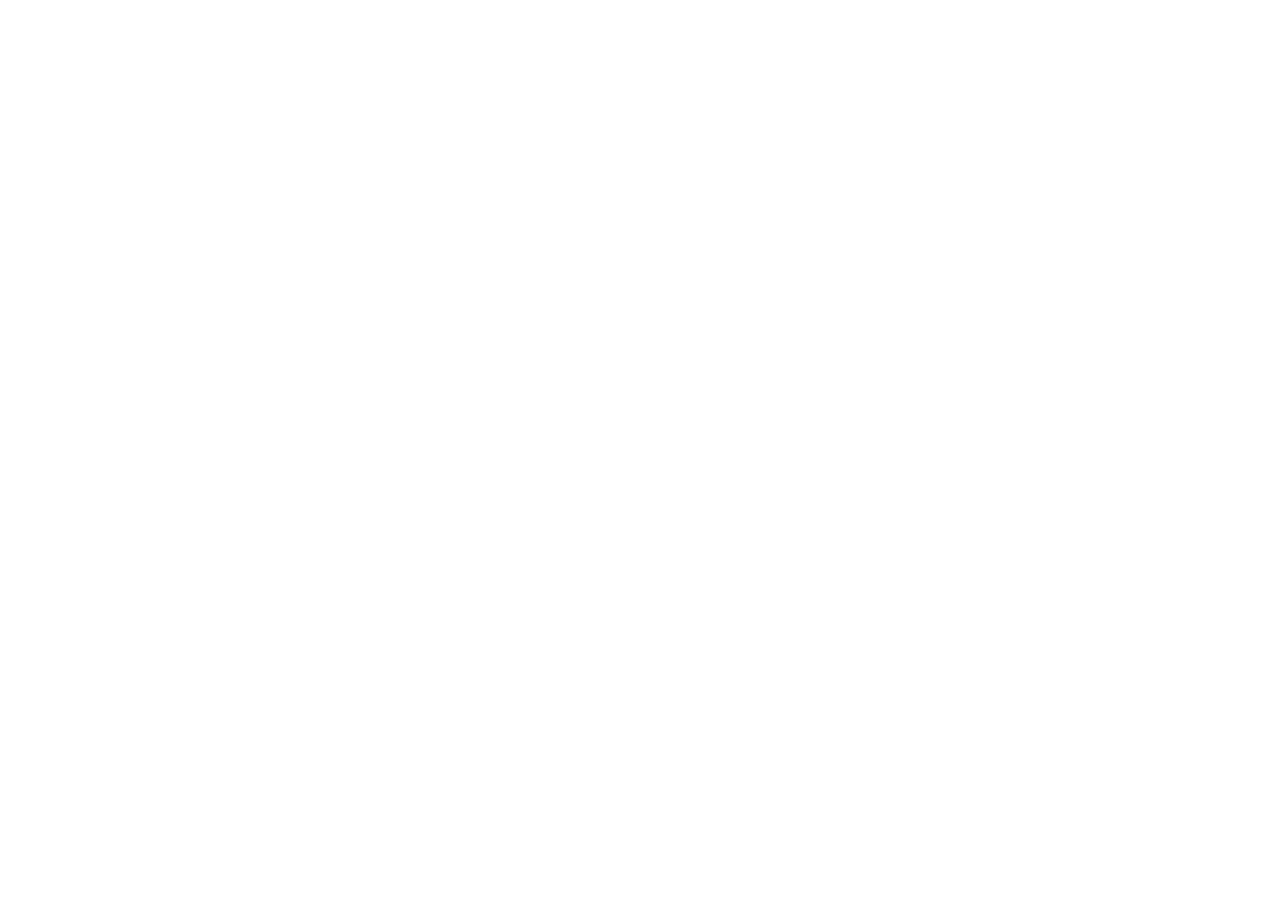
==== commit e6b3b412: "Link AWASEL to the MDKX domain" ====
--- a/about-v2.html
+++ b/about-v2.html
@@ -1,118 +1 @@
-<!doctype html>
-<html lang="ja">
-  <head>
-    <meta charset="UTF-8" />
-    <meta name="viewport" content="width=device-width, initial-scale=1, viewport-fit=cover" />
-    <meta name="theme-color" content="#1e2322" />
-    <title>MDKΨ｜仕事で困ったことを、使える道具に</title>
-    <meta name="description" content="MDKΨは、仕事の中で感じた面倒から、実際に使える小さな道具をつくっています。JWW図面をiPhone・iPadで測れるJWW SPTLDを公開中です。" />
-    <link rel="icon" href="assets/awasel-icon.svg" type="image/svg+xml" />
-    <link rel="stylesheet" href="about-v2.css" />
-  </head>
-  <body>
-    <header class="site-header">
-      <a class="brand" href="about-v2.html" aria-label="MDKΨ ホーム">
-        <span class="mdkx-mark" role="img" aria-label="MDKΨ"></span>
-        <span>めんどくさいからDX</span>
-      </a>
-      <nav aria-label="メインメニュー">
-        <a href="#belief">考え方</a>
-        <a href="#sptld">JWW SPTLD</a>
-        <a class="button button-small" href="https://mdkx.app/" target="_blank" rel="noreferrer">SPTLDを見る</a>
-      </nav>
-    </header>
-
-    <main>
-      <section class="hero">
-        <div class="hero-copy">
-          <p class="eyebrow">MDKΨ / めんどくさいからDX</p>
-          <h1>仕事で困ったことを、<br />使える道具にしています。</h1>
-          <p class="hero-lead">日々の仕事で感じる「これ、もう少し楽にできないか」を、小さな道具にして確かめています。実際に使い、直し、役に立つ形になったものを公開しています。</p>
-          <div class="hero-actions">
-            <a class="button" href="https://mdkx.app/" target="_blank" rel="noreferrer">JWW SPTLDを見る</a>
-            <a class="text-link" href="#belief">MDKΨの考え方 <span aria-hidden="true">↓</span></a>
-          </div>
-          <p class="plain-note">必要のない作業は手放す。必要なところにだけ、道具をつくる。</p>
-        </div>
-
-        <div class="hero-panel toolbox" aria-label="MDKΨで公開している道具">
-          <div class="panel-head"><span class="live-dot" aria-hidden="true"></span><span>公開している道具</span></div>
-          <a class="hero-tool hero-tool-main" href="https://mdkx.app/" target="_blank" rel="noreferrer">
-            <span class="hero-tool-label">MAIN TOOL</span><strong>JWW SPTLD</strong><p>JWW図面を、iPhone・iPadで開いて測る。</p><span class="hero-tool-arrow" aria-hidden="true">↗</span>
-          </a>
-          <a class="hero-tool hero-tool-sub" href="./">
-            <span class="hero-tool-label">FREE TOOL</span><strong>AWASEL</strong><p>みんなの都合を、ひと目で見る。</p><span class="hero-tool-arrow" aria-hidden="true">↗</span>
-          </a>
-        </div>
-      </section>
-
-      <section class="belief" id="belief">
-        <div class="belief-heading">
-          <p class="eyebrow">MDKΨの考え方</p>
-          <h2>道具をつくる前に、その仕事を残すべきか考えます。</h2>
-        </div>
-        <div class="belief-copy">
-          <p>「めんどくさい」と感じるところは、改善の入口です。ただ、すべてを自動化することがDXだとは考えていません。そもそも必要のない作業なら、道具を足す前に手放す。それを最優先にします。</p>
-          <p>残すべき仕事なら、繰り返しや整列は道具に任せ、判断や責任を伴うところは人が担う。何をやめ、何を道具に任せ、何を人がするかは、人が決めます。</p>
-          <div class="origin-note"><strong>「これ、毎回めんどうだな」から。</strong><span>小さく作り、実際に使う。迷うところは直し、役に立たなければ残しません。</span></div>
-          <p class="signature">MDKΨ</p>
-        </div>
-      </section>
-
-      <section class="product sptld-product" id="sptld">
-        <div class="section-copy">
-          <p class="eyebrow">JWW SPTLD / すんぽう、とるだけ。</p>
-          <h2>JWW図面を、iPhone・iPadで開いて、その場で測る。</h2>
-          <p>現場で寸法を聞かれるたび、パソコンへ戻って図面を開く。その手間を減らすために作りました。図面を指で拡大し、測りたい端点を選ぶと、その場で寸法を確認できます。</p>
-        </div>
-
-        <div class="sptld-showcase">
-          <div class="phone-visual" aria-hidden="true"><div class="phone-screen"><span class="drawing-line line-a"></span><span class="drawing-line line-b"></span><span class="drawing-line line-c"></span><span class="measure-point point-a"></span><span class="measure-point point-b"></span><span class="measure-line"></span><b>3,640</b></div></div>
-          <ol class="sptld-points">
-            <li><span>01</span><div><strong>JWW図面を開く</strong><p>インストールせず、ブラウザから使えます。</p></div></li>
-            <li><span>02</span><div><strong>見たい場所へ移動する</strong><p>指で拡大して、図面の中をすばやく確認できます。</p></div></li>
-            <li><span>03</span><div><strong>その場で寸法を取る</strong><p>端点を選び、必要な寸法を確認します。</p></div></li>
-          </ol>
-        </div>
-
-        <div class="product-action">
-          <div><strong>14日間、無料で試せます。</strong><p>詳しい機能、対応端末、料金はJWW SPTLDの紹介ページで確認できます。</p></div>
-          <div class="product-links"><a class="text-link" href="https://www.youtube.com/watch?v=C6OfQ2tI9v0" target="_blank" rel="noreferrer">操作動画を見る</a><a class="button" href="https://mdkx.app/" target="_blank" rel="noreferrer">JWW SPTLDを見る</a></div>
-        </div>
-      </section>
-
-      <section class="side-projects" id="tools">
-        <div class="section-copy compact">
-          <p class="eyebrow">ほかにも作っています</p>
-          <h2>日程調整の面倒には、AWASEL。</h2>
-          <p>候補をつくってリンクを送る。参加者が○・△・×を入れると、みんなの都合が色の濃さで見えてきます。</p>
-        </div>
-        <a class="awasel-card" href="./"><img src="assets/awasel-lockup.svg" alt="AWASEL" /><span>無料・登録不要</span><strong>日程調整を使ってみる <b aria-hidden="true">→</b></strong></a>
-      </section>
-
-      <section class="follow">
-        <div class="follow-copy">
-          <p class="eyebrow">制作と検証の記録</p>
-          <h2>使い方や、作っている途中も公開しています。</h2>
-          <p>完成した機能だけでなく、実際の操作や、仕事の面倒をどう道具にしたかも動画で紹介しています。</p>
-        </div>
-        <div class="channel-list">
-          <a class="channel-card" href="https://www.youtube.com/@mandokusaikaraDX" target="_blank" rel="noreferrer"><span class="channel-icon" aria-hidden="true">▶</span><div><small>YouTube</small><strong>めんどくさいからDX</strong><p>操作動画と、小さな道具づくりの記録。</p></div><b aria-hidden="true">↗</b></a>
-          <a class="channel-card" href="https://x.com/mdkx_app" target="_blank" rel="noreferrer"><span class="channel-icon channel-x" aria-hidden="true">X</span><div><small>X</small><strong>@mdkx_app</strong><p>更新と、制作中の気づき。</p></div><b aria-hidden="true">↗</b></a>
-        </div>
-      </section>
-
-      <section class="closing sptld-closing">
-        <p class="eyebrow">JWW SPTLD</p>
-        <h2>現場で、寸法を取るだけ。</h2>
-        <p>パソコンへ戻る前に、iPhone・iPadで図面を開いて確認できます。</p>
-        <a class="button" href="https://mdkx.app/" target="_blank" rel="noreferrer">14日間無料で試す</a>
-      </section>
-    </main>
-
-    <footer>
-      <span class="mdkx-mark" role="img" aria-label="MDKΨ"></span>
-      <div class="footer-links"><a href="https://mdkx.app/" target="_blank" rel="noreferrer">JWW SPTLD</a><a href="./">AWASEL</a><a href="https://www.youtube.com/@mandokusaikaraDX" target="_blank" rel="noreferrer">YouTube</a><a href="https://x.com/mdkx_app" target="_blank" rel="noreferrer">X</a></div>
-    </footer>
-  </body>
-</html>
+<!doctype html><html lang="ja"><head><meta charset="utf-8"><meta name="viewport" content="width=device-width,initial-scale=1"><meta http-equiv="refresh" content="0; url=https://mdkx.app/about/"><link rel="canonical" href="https://mdkx.app/about/"><title>MDKΨ</title><script>location.replace("https://mdkx.app/about/"+location.search+location.hash)</script></head><body><p><a href="https://mdkx.app/about/">MDKΨのページへ移動します</a></p></body></html>
